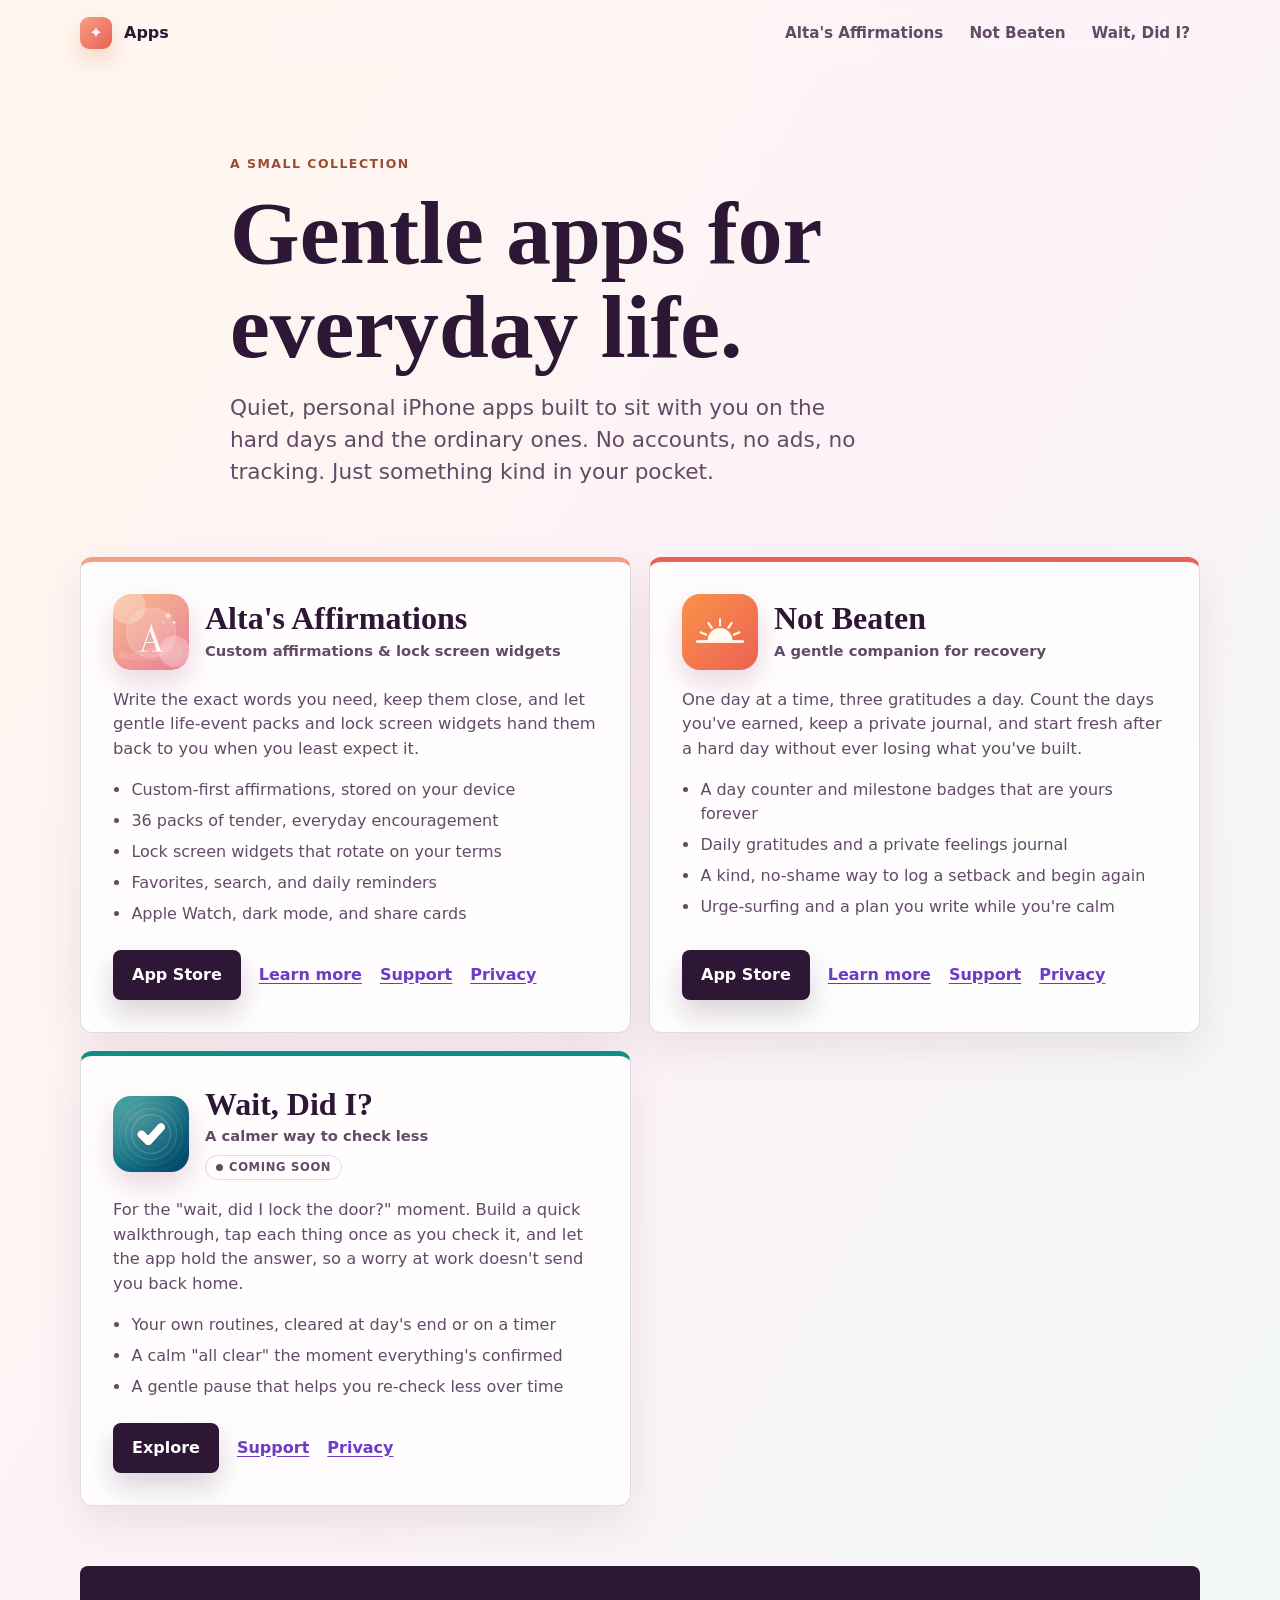
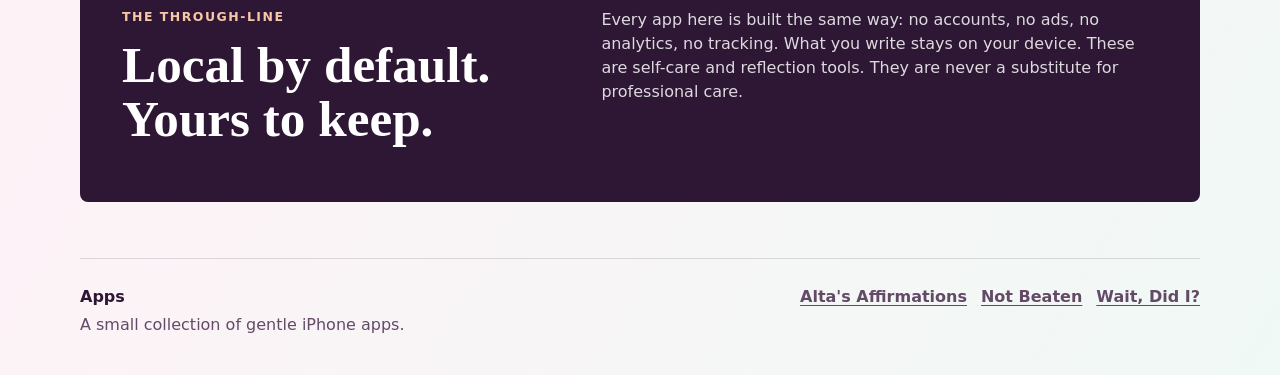
==== index.html @ f4f4c573 "Add Smart App Banners for Alta's Affirmations and Not Beaten" ====
<!doctype html>
<html lang="en">
  <head>
    <meta charset="utf-8">
    <meta name="viewport" content="width=device-width, initial-scale=1">
    <meta name="apple-itunes-app" content="app-id=6785084491">
    <title>Apps</title>
    <meta
      name="description"
      content="A small collection of gentle iPhone apps for everyday life: Alta's Affirmations, Not Beaten, and Wait, Did I?"
    >
    <meta name="theme-color" content="#f6a08d">
    <meta property="og:title" content="Apps">
    <meta
      property="og:description"
      content="A small collection of gentle iPhone apps for everyday life."
    >
    <meta property="og:type" content="website">
    <meta property="og:image" content="assets/app-icon.png">
    <link rel="icon" href="assets/app-icon.png">
    <link rel="apple-touch-icon" href="assets/app-icon.png">
    <link rel="manifest" href="site.webmanifest">
    <link rel="stylesheet" href="styles.css?v=studio-1">
  </head>
  <body>
    <a class="skip-link" href="#main">Skip to content</a>

    <header class="site-header">
      <a class="brand" href="index.html" aria-label="Apps home">
        <span class="brand-mark" aria-hidden="true">✦</span>
        <span>Apps</span>
      </a>

      <nav class="site-nav" aria-label="Main navigation">
        <a href="alta.html">Alta's Affirmations</a>
        <a href="not-beaten.html">Not Beaten</a>
        <a href="wait-did-i.html">Wait, Did I?</a>
      </nav>
    </header>

    <main id="main">
      <section class="studio-hero section-band">
        <p class="eyebrow">A small collection</p>
        <h1>Gentle apps for everyday life.</h1>
        <p class="hero-lede">
          Quiet, personal iPhone apps built to sit with you on the hard days and the ordinary ones. No accounts, no ads, no tracking. Just something kind in your pocket.
        </p>
      </section>

      <section class="apps-grid section-band" aria-label="Apps">
        <article class="app-card">
          <div class="app-card-head">
            <img class="app-card-icon" src="assets/app-icon.png" alt="Alta's Affirmations app icon" width="76" height="76">
            <div>
              <h2>Alta's Affirmations</h2>
              <p class="app-card-tag">Custom affirmations &amp; lock screen widgets</p>
            </div>
          </div>
          <p class="app-card-desc">
            Write the exact words you need, keep them close, and let gentle life-event packs and lock screen widgets hand them back to you when you least expect it.
          </p>
          <ul class="app-card-points">
            <li>Custom-first affirmations, stored on your device</li>
            <li>36 packs of tender, everyday encouragement</li>
            <li>Lock screen widgets that rotate on your terms</li>
            <li>Favorites, search, and daily reminders</li>
            <li>Apple Watch, dark mode, and share cards</li>
          </ul>
          <div class="app-card-actions">
            <a class="button button-primary" href="https://apps.apple.com/us/app/altas-affirmations/id6785084491" target="_blank" rel="noopener">App Store</a>
            <a class="text-link" href="alta.html">Learn more</a>
            <a class="text-link" href="support.html">Support</a>
            <a class="text-link" href="privacy.html">Privacy</a>
          </div>
        </article>

        <article class="app-card app-card--coral">
          <div class="app-card-head">
            <img class="app-card-icon" src="assets/not-beaten-icon.png" alt="Not Beaten app icon" width="76" height="76">
            <div>
              <h2>Not Beaten</h2>
              <p class="app-card-tag">A gentle companion for recovery</p>
            </div>
          </div>
          <p class="app-card-desc">
            One day at a time, three gratitudes a day. Count the days you've earned, keep a private journal, and start fresh after a hard day without ever losing what you've built.
          </p>
          <ul class="app-card-points">
            <li>A day counter and milestone badges that are yours forever</li>
            <li>Daily gratitudes and a private feelings journal</li>
            <li>A kind, no-shame way to log a setback and begin again</li>
            <li>Urge-surfing and a plan you write while you're calm</li>
          </ul>
          <div class="app-card-actions">
            <a class="button button-primary" href="https://apps.apple.com/us/app/not-beaten/id6787171727" target="_blank" rel="noopener">App Store</a>
            <a class="text-link" href="not-beaten.html">Learn more</a>
            <a class="text-link" href="not-beaten-support.html">Support</a>
            <a class="text-link" href="not-beaten-privacy.html">Privacy</a>
          </div>
        </article>

        <article class="app-card app-card--teal">
          <div class="app-card-head">
            <img class="app-card-icon" src="assets/wait-did-i-icon.png" alt="Wait, Did I? app icon" width="76" height="76">
            <div>
              <h2>Wait, Did I?</h2>
              <p class="app-card-tag">A calmer way to check less</p>
              <p class="app-card-status">Coming soon</p>
            </div>
          </div>
          <p class="app-card-desc">
            For the "wait, did I lock the door?" moment. Build a quick walkthrough, tap each thing once as you check it, and let the app hold the answer, so a worry at work doesn't send you back home.
          </p>
          <ul class="app-card-points">
            <li>Your own routines, cleared at day's end or on a timer</li>
            <li>A calm "all clear" the moment everything's confirmed</li>
            <li>A gentle pause that helps you re-check less over time</li>
          </ul>
          <div class="app-card-actions">
            <a class="button button-primary" href="wait-did-i.html">Explore</a>
            <a class="text-link" href="wait-did-i-support.html">Support</a>
            <a class="text-link" href="wait-did-i-privacy.html">Privacy</a>
          </div>
        </article>
      </section>

      <section class="privacy-panel" id="privacy">
        <div>
          <p class="eyebrow">The through-line</p>
          <h2>Local by default. Yours to keep.</h2>
        </div>
        <p>
          Every app here is built the same way: no accounts, no ads, no analytics, no tracking. What you write stays on your device. These are self-care and reflection tools. They are never a substitute for professional care.
        </p>
      </section>
    </main>

    <footer class="site-footer">
      <div>
        <strong>Apps</strong>
        <p>A small collection of gentle iPhone apps.</p>
      </div>
      <nav aria-label="Footer navigation">
        <a href="alta.html">Alta's Affirmations</a>
        <a href="not-beaten.html">Not Beaten</a>
        <a href="wait-did-i.html">Wait, Did I?</a>
      </nav>
    </footer>
  </body>
</html>
---- styles.css ----
:root {
  color-scheme: light;
  --ink: #2d1734;
  --muted: #634b67;
  --soft: #fff7f0;
  --paper: #fffdfa;
  --line: rgba(71, 38, 78, 0.16);
  --peach: #f59f83;
  --rose: #e86f8d;
  --teal: #0f8f83;
  --teal-soft: #35b0a3;
  --blue: #376fe8;
  --gold: #d9970f;
  --purple: #6d3bc5;
  --coral: #ed6154;
  --coral-soft: #f89652;
  --shadow: 0 24px 60px rgba(84, 45, 79, 0.16);
  --max: 1120px;
}

* {
  box-sizing: border-box;
}

html {
  scroll-behavior: smooth;
}

body {
  min-width: 320px;
  margin: 0;
  color: var(--ink);
  background:
    linear-gradient(120deg, rgba(255, 248, 238, 0.94), rgba(253, 242, 248, 0.88) 44%, rgba(239, 249, 246, 0.92)),
    var(--soft);
  font-family: ui-sans-serif, system-ui, -apple-system, BlinkMacSystemFont, "Segoe UI", sans-serif;
  line-height: 1.5;
}

img {
  display: block;
  max-width: 100%;
}

a {
  color: inherit;
}

.skip-link {
  position: absolute;
  top: 12px;
  left: 12px;
  z-index: 100;
  transform: translateY(-160%);
  border: 1px solid var(--line);
  border-radius: 8px;
  padding: 10px 12px;
  background: var(--paper);
  color: var(--ink);
  font-weight: 700;
}

.skip-link:focus {
  transform: translateY(0);
}

.site-header {
  position: sticky;
  top: 0;
  z-index: 20;
  display: flex;
  align-items: center;
  justify-content: space-between;
  gap: 24px;
  width: min(100% - 32px, var(--max));
  margin: 0 auto;
  padding: 14px 0;
  backdrop-filter: blur(16px);
}

.brand {
  display: inline-flex;
  align-items: center;
  gap: 12px;
  min-width: fit-content;
  text-decoration: none;
  font-weight: 800;
  letter-spacing: 0;
}

.brand img {
  border-radius: 8px;
  box-shadow: 0 10px 30px rgba(117, 55, 90, 0.18);
}

.site-nav {
  display: flex;
  align-items: center;
  justify-content: flex-end;
  gap: 6px;
  flex-wrap: wrap;
  color: var(--muted);
  font-size: 0.95rem;
  font-weight: 700;
}

.site-nav a {
  border-radius: 8px;
  padding: 8px 10px;
  text-decoration: none;
}

.site-nav a:hover,
.site-nav a:focus-visible,
.site-nav a[aria-current="page"] {
  background: rgba(255, 255, 255, 0.68);
  color: var(--ink);
  outline: none;
}

.section-band {
  width: min(100% - 32px, var(--max));
  margin: 0 auto;
}

.hero {
  display: grid;
  grid-template-columns: minmax(0, 1fr) minmax(280px, 360px);
  gap: clamp(32px, 6vw, 76px);
  align-items: center;
  padding: clamp(32px, 6vw, 56px) 0 30px;
}

.hero-copy {
  max-width: 680px;
}

.eyebrow {
  margin: 0 0 12px;
  color: #9a4d32;
  font-size: 0.78rem;
  font-weight: 900;
  letter-spacing: 0.12em;
  text-transform: uppercase;
}

h1,
h2,
h3,
p {
  margin-top: 0;
}

h1,
h2,
h3 {
  line-height: 1.05;
  letter-spacing: 0;
}

h1 {
  max-width: 780px;
  margin-bottom: 18px;
  font-family: ui-serif, Georgia, Cambria, "Times New Roman", serif;
  font-size: clamp(3.3rem, 9vw, 7.4rem);
}

h2 {
  margin-bottom: 14px;
  font-family: ui-serif, Georgia, Cambria, "Times New Roman", serif;
  font-size: clamp(2rem, 4vw, 3.4rem);
}

h3 {
  margin-bottom: 10px;
  font-size: 1.13rem;
}

.hero-lede {
  max-width: 640px;
  margin-bottom: 28px;
  color: var(--muted);
  font-size: clamp(1.1rem, 2vw, 1.35rem);
}

.hero-actions {
  display: flex;
  flex-wrap: wrap;
  gap: 12px;
  margin-bottom: 30px;
}

.button {
  display: inline-flex;
  align-items: center;
  justify-content: center;
  min-height: 48px;
  border: 1px solid transparent;
  border-radius: 8px;
  padding: 12px 18px;
  text-decoration: none;
  font-weight: 900;
}

.button-primary {
  background: var(--ink);
  color: #fff;
  box-shadow: 0 14px 28px rgba(45, 23, 52, 0.18);
}

.button-primary:hover,
.button-primary:focus-visible {
  background: #422449;
}

.button-secondary {
  border-color: var(--line);
  background: rgba(255, 255, 255, 0.76);
  color: var(--ink);
}

.button-secondary:hover,
.button-secondary:focus-visible {
  background: #fff;
}

.hero-stats {
  display: grid;
  grid-template-columns: repeat(3, minmax(0, 1fr));
  gap: 12px;
  max-width: 540px;
  margin: 0;
}

.hero-stats div {
  border: 1px solid var(--line);
  border-radius: 8px;
  padding: 14px;
  background: rgba(255, 255, 255, 0.7);
}

.hero-stats dt {
  font-size: 1.25rem;
  font-weight: 950;
}

.hero-stats dd {
  margin: 2px 0 0;
  color: var(--muted);
  font-size: 0.86rem;
  font-weight: 700;
}

.hero-visual {
  display: flex;
  justify-content: center;
}

.phone-frame {
  position: relative;
  width: min(100%, 292px);
  aspect-ratio: 9 / 18.6;
  border: 10px solid #211425;
  border-radius: 44px;
  padding: 10px;
  background: #211425;
  box-shadow: var(--shadow);
}

.phone-frame::before,
.phone-frame::after {
  content: "";
  position: absolute;
  background: #211425;
}

.phone-frame::before {
  left: -14px;
  top: 116px;
  width: 4px;
  height: 72px;
  border-radius: 4px 0 0 4px;
}

.phone-frame::after {
  right: -14px;
  top: 160px;
  width: 4px;
  height: 84px;
  border-radius: 0 4px 4px 0;
}

.phone-island {
  position: absolute;
  top: 22px;
  left: 50%;
  z-index: 2;
  width: 88px;
  height: 27px;
  transform: translateX(-50%);
  border-radius: 999px;
  background: #120d14;
  box-shadow: inset 0 0 0 1px rgba(255, 255, 255, 0.06);
}

.phone-island::after {
  content: "";
  position: absolute;
  top: 9px;
  right: 13px;
  width: 9px;
  height: 9px;
  border-radius: 50%;
  background: #251d2a;
}

.phone-screen {
  display: flex;
  flex-direction: column;
  height: 100%;
  min-height: 0;
  overflow: hidden;
  border-radius: 32px;
  padding: 54px 16px 16px;
  background:
    linear-gradient(145deg, rgba(255, 249, 239, 0.96), rgba(254, 231, 243, 0.95) 48%, rgba(230, 246, 255, 0.9)),
    #fff6ef;
}

.screen-top {
  display: flex;
  align-items: center;
  gap: 12px;
  margin-bottom: 16px;
}

.screen-top img {
  width: 52px;
  height: 52px;
  border-radius: 12px;
  box-shadow: 0 12px 28px rgba(144, 59, 94, 0.22);
}

.screen-kicker,
.screen-title {
  margin: 0;
}

.screen-kicker {
  color: var(--muted);
  font-size: 0.8rem;
  font-weight: 800;
}

.screen-title {
  font-size: 1.18rem;
  font-weight: 950;
}

.affirmation-preview {
  min-height: 188px;
  border-radius: 8px;
  padding: 18px;
  background: linear-gradient(135deg, #f97316, #f08aa0);
  color: #fff;
  box-shadow: 0 20px 38px rgba(218, 103, 85, 0.28);
}

.preview-tag {
  display: inline-flex;
  margin-bottom: 22px;
  border-radius: 8px;
  padding: 6px 9px;
  background: rgba(255, 255, 255, 0.2);
  font-size: 0.78rem;
  font-weight: 900;
}

.preview-quote {
  margin: 0;
  font-family: ui-serif, Georgia, Cambria, "Times New Roman", serif;
  font-size: 1.45rem;
  line-height: 1.12;
}

.mini-grid {
  display: grid;
  grid-template-columns: repeat(2, minmax(0, 1fr));
  gap: 8px;
  margin-top: 14px;
}

.mini-grid span,
.composer-preview {
  border: 1px solid rgba(255, 255, 255, 0.78);
  border-radius: 8px;
  background: rgba(255, 255, 255, 0.68);
  color: var(--muted);
  font-weight: 850;
}

.mini-grid span {
  padding: 11px 10px;
  font-size: 0.82rem;
}

.composer-preview {
  display: flex;
  justify-content: space-between;
  gap: 12px;
  margin-top: 14px;
  padding: 14px 12px;
  font-size: 0.88rem;
}

.launch-strip {
  display: grid;
  grid-template-columns: minmax(0, 1.1fr) minmax(220px, 0.9fr);
  gap: 24px;
  align-items: center;
  width: min(100% - 32px, var(--max));
  margin: 0 auto 34px;
  border: 1px solid var(--line);
  border-radius: 8px;
  padding: clamp(22px, 4vw, 32px);
  background: rgba(255, 255, 255, 0.76);
}

.strip-label {
  margin-bottom: 8px;
  color: var(--teal);
  font-size: 0.8rem;
  font-weight: 900;
  letter-spacing: 0.12em;
  text-transform: uppercase;
}

.launch-strip h2 {
  margin: 0;
  font-size: clamp(1.5rem, 3vw, 2.35rem);
}

.launch-note {
  margin-top: 10px;
}

.launch-strip p:last-child {
  margin-bottom: 0;
  color: var(--muted);
  font-weight: 650;
}

.section-content {
  padding: 54px 0 22px;
}

.section-heading {
  max-width: 760px;
  margin-bottom: 26px;
}

.section-heading p:last-child {
  color: var(--muted);
}

.feature-grid {
  display: grid;
  grid-template-columns: repeat(3, minmax(0, 1fr));
  gap: 14px;
}

.feature-card {
  min-height: 220px;
  border: 1px solid var(--line);
  border-radius: 8px;
  padding: 22px;
  background: rgba(255, 255, 255, 0.74);
}

.feature-card p {
  margin-bottom: 0;
  color: var(--muted);
}

.feature-mark {
  display: block;
  width: 44px;
  height: 6px;
  margin-bottom: 28px;
  border-radius: 8px;
}

.mark-peach {
  background: var(--peach);
}

.mark-teal {
  background: var(--teal);
}

.mark-blue {
  background: var(--blue);
}

.mark-rose {
  background: var(--rose);
}

.mark-gold {
  background: var(--gold);
}

.mark-ink {
  background: var(--ink);
}

.split-section {
  display: grid;
  grid-template-columns: minmax(0, 0.9fr) minmax(320px, 1.1fr);
  gap: 32px;
  align-items: start;
  padding: 54px 0;
}

.quote-stack {
  display: grid;
  gap: 12px;
}

.quote-stack figure {
  margin: 0;
  border-left: 6px solid var(--peach);
  border-radius: 8px;
  padding: 20px;
  background: rgba(255, 255, 255, 0.76);
}

.quote-stack figure:nth-child(2) {
  border-left-color: var(--teal);
}

.quote-stack figure:nth-child(3) {
  border-left-color: var(--blue);
}

.quote-stack blockquote {
  margin: 0 0 12px;
  font-family: ui-serif, Georgia, Cambria, "Times New Roman", serif;
  font-size: clamp(1.25rem, 3vw, 1.8rem);
  line-height: 1.18;
}

.quote-stack figcaption {
  color: var(--muted);
  font-weight: 850;
}

.privacy-panel {
  display: grid;
  grid-template-columns: minmax(0, 0.9fr) minmax(280px, 1.1fr);
  gap: 24px;
  width: min(100% - 32px, var(--max));
  margin: 0 auto 56px;
  border-radius: 8px;
  padding: clamp(24px, 5vw, 42px);
  background: #2d1734;
  color: #fff;
}

.privacy-panel .eyebrow {
  color: #f9c7a8;
}

.privacy-panel p {
  color: rgba(255, 255, 255, 0.84);
}

.privacy-panel .text-link {
  color: #fff;
}

.text-link {
  display: inline-flex;
  align-items: center;
  min-height: 44px;
  color: var(--purple);
  font-weight: 900;
  text-underline-offset: 0.2em;
}

.site-footer {
  display: flex;
  align-items: flex-start;
  justify-content: space-between;
  gap: 24px;
  width: min(100% - 32px, var(--max));
  margin: 0 auto;
  border-top: 1px solid var(--line);
  padding: 26px 0 38px;
  color: var(--muted);
}

.site-footer strong {
  display: block;
  margin-bottom: 4px;
  color: var(--ink);
}

.site-footer p {
  margin-bottom: 0;
}

.site-footer nav {
  display: flex;
  gap: 14px;
  flex-wrap: wrap;
  font-weight: 800;
}

.site-footer a {
  text-underline-offset: 0.2em;
}

.legal-page,
.support-page {
  width: min(100% - 32px, 900px);
  margin: 0 auto;
}

.legal-hero,
.support-hero {
  padding: clamp(44px, 7vw, 76px) 0 28px;
}

.legal-hero h1,
.support-hero h1 {
  font-size: clamp(2.8rem, 8vw, 5.8rem);
}

.legal-hero p,
.support-hero p {
  max-width: 720px;
  color: var(--muted);
  font-size: 1.15rem;
}

.legal-content,
.support-layout {
  margin-bottom: 56px;
}

.legal-content {
  border: 1px solid var(--line);
  border-radius: 8px;
  padding: clamp(22px, 5vw, 42px);
  background: rgba(255, 255, 255, 0.76);
}

.legal-content h2 {
  margin: 34px 0 10px;
  font-family: ui-sans-serif, system-ui, -apple-system, BlinkMacSystemFont, "Segoe UI", sans-serif;
  font-size: 1.3rem;
}

.legal-content h2:first-child {
  margin-top: 0;
}

.legal-content p {
  color: var(--muted);
}

.support-layout {
  display: grid;
  grid-template-columns: repeat(2, minmax(0, 1fr));
  gap: 14px;
}

.support-card {
  border: 1px solid var(--line);
  border-radius: 8px;
  padding: 24px;
  background: rgba(255, 255, 255, 0.76);
}

.contact-card {
  background: linear-gradient(135deg, rgba(249, 159, 131, 0.32), rgba(15, 143, 131, 0.14)), rgba(255, 255, 255, 0.9);
}

.support-card p,
.support-card dd,
.plain-list {
  color: var(--muted);
}

.faq-list {
  margin: 0;
}

.faq-list dt {
  margin-top: 18px;
  color: var(--ink);
  font-weight: 900;
}

.faq-list dt:first-child {
  margin-top: 0;
}

.faq-list dd {
  margin: 6px 0 0;
}

.plain-list {
  margin: 0;
  padding-left: 1.1rem;
}

.plain-list li + li {
  margin-top: 8px;
}

/* ---- Studio landing (Apps) ---- */
.brand-mark {
  display: inline-flex;
  align-items: center;
  justify-content: center;
  width: 32px;
  height: 32px;
  border-radius: 9px;
  background: linear-gradient(135deg, var(--peach), var(--coral));
  color: #fff;
  font-size: 1rem;
  box-shadow: 0 10px 24px rgba(217, 103, 85, 0.28);
}

.studio-hero {
  max-width: 820px;
  padding: clamp(40px, 8vw, 88px) 0 clamp(24px, 4vw, 40px);
}

.studio-hero h1 {
  font-size: clamp(2.9rem, 8vw, 5.6rem);
}

.apps-grid {
  display: grid;
  grid-template-columns: repeat(2, minmax(0, 1fr));
  gap: 18px;
  padding-bottom: clamp(36px, 6vw, 60px);
}

.app-card {
  display: flex;
  flex-direction: column;
  overflow: hidden;
  border: 1px solid var(--line);
  border-top: 5px solid var(--peach);
  border-radius: 12px;
  padding: clamp(22px, 3.5vw, 32px);
  background: rgba(255, 255, 255, 0.82);
  box-shadow: 0 18px 44px rgba(84, 45, 79, 0.10);
}

.app-card--coral {
  border-top-color: var(--coral);
}

.app-card-head {
  display: flex;
  align-items: center;
  gap: 16px;
  margin-bottom: 18px;
}

.app-card-icon {
  width: 76px;
  height: 76px;
  border-radius: 18px;
  box-shadow: 0 12px 28px rgba(144, 59, 94, 0.20);
}

.app-card-head h2 {
  margin-bottom: 4px;
  font-size: clamp(1.5rem, 3vw, 2rem);
}

.app-card-tag {
  margin: 0;
  color: var(--muted);
  font-weight: 800;
  font-size: 0.92rem;
}

.app-card-status {
  display: inline-flex;
  align-items: center;
  gap: 6px;
  margin: 8px 0 0;
  border: 1px solid var(--line);
  border-radius: 999px;
  padding: 3px 10px;
  color: var(--muted);
  font-size: 0.72rem;
  font-weight: 900;
  letter-spacing: 0.06em;
  text-transform: uppercase;
}

.app-card-status::before {
  content: "";
  width: 7px;
  height: 7px;
  border-radius: 50%;
  background: currentColor;
}

.app-card-desc {
  color: var(--muted);
  font-size: 1.02rem;
}

.app-card-points {
  margin: 0 0 24px;
  padding-left: 1.15rem;
  color: var(--muted);
}

.app-card-points li + li {
  margin-top: 7px;
}

.app-card-actions {
  display: flex;
  flex-wrap: wrap;
  align-items: center;
  gap: 8px 18px;
  margin-top: auto;
}

.mark-coral {
  background: var(--coral);
}

/* ---- Not Beaten coral theme ---- */
.theme-coral .button-primary {
  background: linear-gradient(135deg, var(--coral-soft), var(--coral));
  box-shadow: 0 14px 28px rgba(217, 97, 84, 0.26);
}

.theme-coral .button-primary:hover,
.theme-coral .button-primary:focus-visible {
  background: linear-gradient(135deg, #f28a4a, #e2554a);
}

.theme-coral .text-link {
  color: var(--coral);
}

.phone-screen--coral {
  background:
    linear-gradient(155deg, rgba(255, 246, 236, 0.96), rgba(255, 231, 216, 0.95) 52%, rgba(255, 219, 205, 0.92)),
    #fff4ec;
}

.day-hero {
  display: flex;
  flex-direction: column;
  align-items: center;
  justify-content: center;
  min-height: 188px;
  border-radius: 18px;
  padding: 20px;
  background: linear-gradient(135deg, #f89652, #ed6154);
  color: #fff;
  text-align: center;
  box-shadow: 0 20px 38px rgba(218, 103, 85, 0.30);
}

.day-label {
  margin: 0;
  font-size: 0.86rem;
  font-weight: 900;
  letter-spacing: 0.28em;
  opacity: 0.9;
}

.day-number {
  margin: 2px 0 6px;
  font-family: ui-serif, Georgia, Cambria, "Times New Roman", serif;
  font-size: 4.6rem;
  font-weight: 900;
  line-height: 1;
}

.day-caption {
  margin: 0;
  font-size: 0.98rem;
  font-weight: 700;
  opacity: 0.95;
}

.privacy-panel--coral {
  background: linear-gradient(135deg, #b8443a, #7a2822);
}

.privacy-panel--coral .eyebrow {
  color: #ffd7c4;
}

/* Echoes the gradient on the in-app Alta's Plus screen. */
.privacy-panel--plus {
  background: linear-gradient(135deg, #7c3aed, #be185d, #f97316);
}

.privacy-panel--plus .eyebrow {
  color: #ffe0c4;
}

.contact-card--coral {
  background: linear-gradient(135deg, rgba(237, 97, 84, 0.30), rgba(249, 150, 82, 0.16)), rgba(255, 255, 255, 0.9);
}

/* ---- Wait, Did I? teal theme ---- */
.app-card--teal {
  border-top-color: var(--teal);
}

.theme-teal .button-primary {
  background: linear-gradient(135deg, var(--teal-soft), var(--teal));
  box-shadow: 0 14px 28px rgba(15, 143, 131, 0.26);
}

.theme-teal .button-primary:hover,
.theme-teal .button-primary:focus-visible {
  background: linear-gradient(135deg, #2ba99d, #0c7c72);
}

.theme-teal .text-link {
  color: var(--teal);
}

.phone-screen--teal {
  background:
    linear-gradient(155deg, rgba(233, 248, 246, 0.96), rgba(213, 240, 238, 0.95) 52%, rgba(198, 232, 232, 0.92)),
    #eef8f6;
}

/* All-clear hero + mini checklist inside the phone mockup */
.clear-hero {
  display: flex;
  flex-direction: column;
  align-items: center;
  justify-content: center;
  min-height: 172px;
  border-radius: 18px;
  padding: 20px;
  background: linear-gradient(135deg, #2ba0a2, #0c667f);
  color: #fff;
  text-align: center;
  box-shadow: 0 20px 38px rgba(12, 102, 127, 0.30);
}

.clear-check {
  display: flex;
  align-items: center;
  justify-content: center;
  width: 58px;
  height: 58px;
  margin-bottom: 8px;
  border-radius: 50%;
  background: rgba(255, 255, 255, 0.18);
  font-size: 2rem;
  font-weight: 900;
  line-height: 1;
}

.clear-title {
  margin: 0;
  font-size: 1.7rem;
  font-weight: 900;
}

.clear-caption {
  margin: 4px 0 0;
  font-size: 0.95rem;
  font-weight: 700;
  opacity: 0.95;
}

.check-list {
  margin: 14px 0 0;
  padding: 0;
  list-style: none;
  display: grid;
  gap: 8px;
}

.check-list li {
  position: relative;
  padding: 10px 12px 10px 38px;
  border-radius: 12px;
  background: rgba(255, 255, 255, 0.72);
  color: var(--ink);
  font-weight: 700;
  font-size: 0.9rem;
  box-shadow: 0 8px 18px rgba(12, 102, 127, 0.10);
}

.check-list li::before {
  content: "\2713";
  position: absolute;
  left: 12px;
  top: 50%;
  transform: translateY(-50%);
  display: flex;
  align-items: center;
  justify-content: center;
  width: 18px;
  height: 18px;
  border-radius: 50%;
  background: var(--teal);
  color: #fff;
  font-size: 0.7rem;
  font-weight: 900;
}

.privacy-panel--teal {
  background: linear-gradient(135deg, #0c7c72, #063f4d);
}

.privacy-panel--teal .eyebrow {
  color: #bfeee7;
}

.contact-card--teal {
  background: linear-gradient(135deg, rgba(15, 143, 131, 0.28), rgba(53, 176, 163, 0.16)), rgba(255, 255, 255, 0.9);
}

@media (max-width: 880px) {
  .apps-grid {
    grid-template-columns: 1fr;
  }

  .site-header {
    position: static;
    align-items: flex-start;
    flex-direction: column;
    gap: 12px;
  }

  .site-nav {
    justify-content: flex-start;
  }

  .hero,
  .split-section,
  .privacy-panel,
  .launch-strip {
    grid-template-columns: 1fr;
  }

  .hero {
    padding-top: 28px;
  }

  .hero-visual {
    justify-content: flex-start;
  }

  .phone-frame {
    max-width: 292px;
  }

  .feature-grid,
  .support-layout {
    grid-template-columns: repeat(2, minmax(0, 1fr));
  }
}

@media (max-width: 620px) {
  .section-band,
  .site-header,
  .site-footer,
  .launch-strip,
  .privacy-panel,
  .legal-page,
  .support-page {
    width: min(100% - 24px, var(--max));
  }

  .brand span {
    font-size: 0.96rem;
  }

  .site-nav {
    width: 100%;
    gap: 4px;
    font-size: 0.9rem;
  }

  .site-nav a {
    padding: 8px;
  }

  h1 {
    font-size: clamp(2.7rem, 16vw, 4.4rem);
  }

  h2 {
    font-size: clamp(1.85rem, 10vw, 2.7rem);
  }

  .feature-grid,
  .support-layout {
    grid-template-columns: 1fr;
  }

  .phone-frame {
    width: min(100%, 258px);
    border-width: 8px;
    border-radius: 40px;
    padding: 8px;
  }

  .phone-frame::before {
    left: -11px;
    top: 96px;
    width: 3px;
    height: 58px;
  }

  .phone-frame::after {
    right: -11px;
    top: 136px;
    width: 3px;
    height: 68px;
  }

  .phone-island {
    top: 18px;
    width: 76px;
    height: 24px;
  }

  .phone-screen {
    border-radius: 30px;
    padding: 46px 13px 13px;
  }

  .screen-top {
    gap: 10px;
    margin-bottom: 12px;
  }

  .screen-top img {
    width: 46px;
    height: 46px;
  }

  .affirmation-preview {
    min-height: 158px;
    padding: 16px;
  }

  .preview-tag {
    margin-bottom: 14px;
  }

  .preview-quote {
    font-size: 1.24rem;
  }

  .mini-grid,
  .composer-preview {
    display: none;
  }

  .hero-stats {
    grid-template-columns: repeat(3, minmax(0, 1fr));
  }

  .hero-stats div {
    padding: 10px 8px;
  }

  .hero-stats dt {
    font-size: 1rem;
  }

  .hero-stats dd {
    font-size: 0.73rem;
  }

  .site-footer {
    flex-direction: column;
  }
}
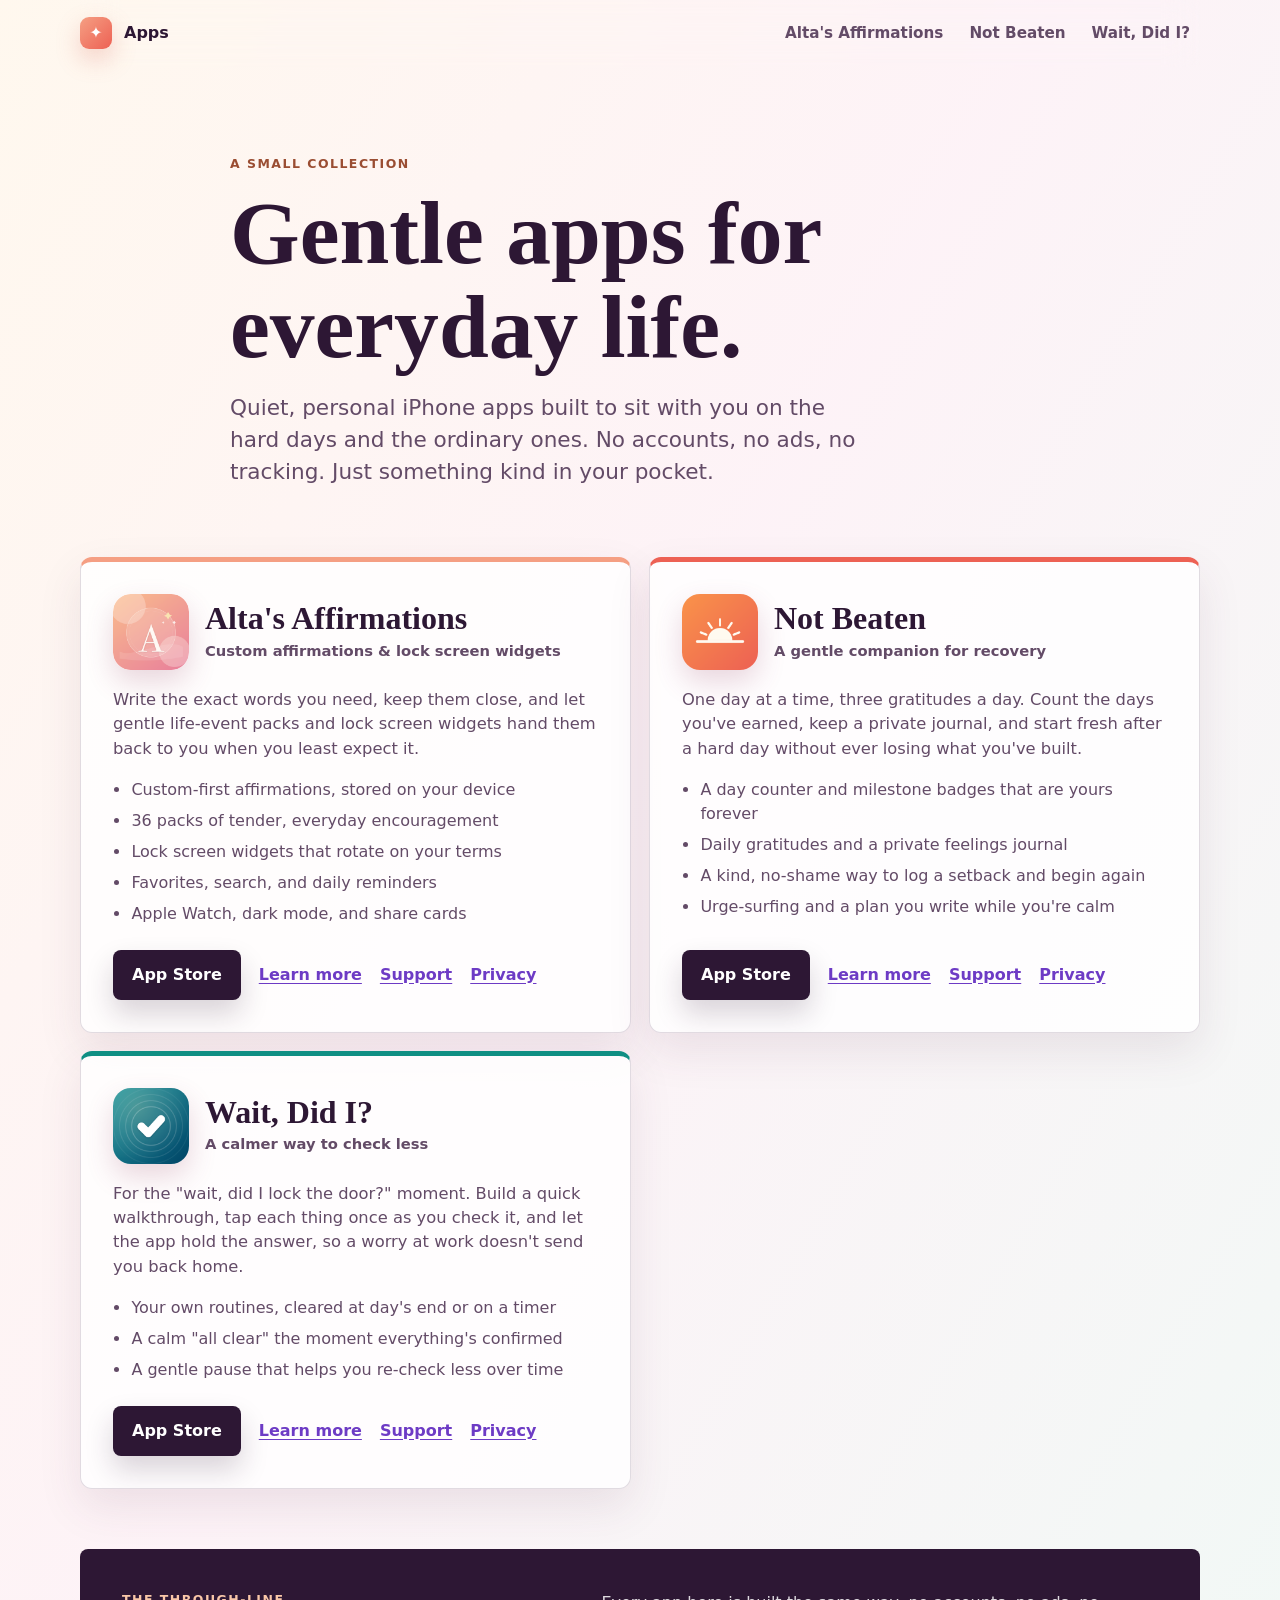
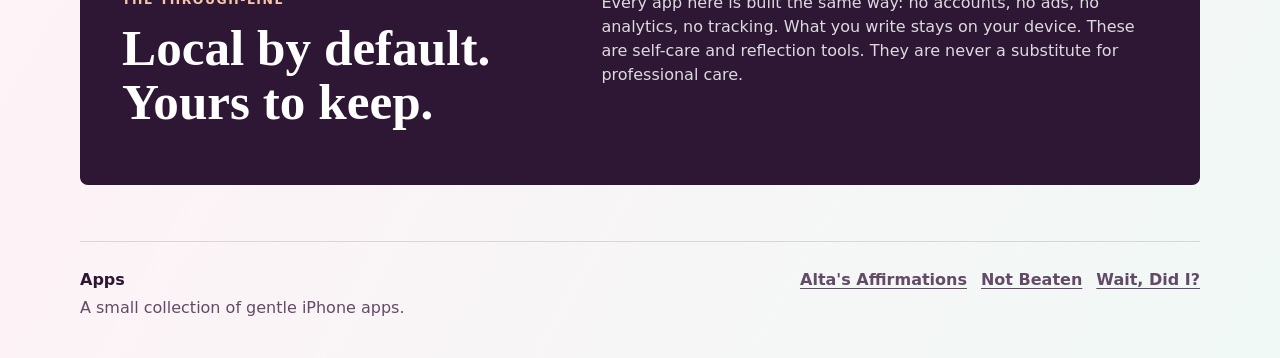
==== commit 9f02cff4: "Wait, Did I? is live: App Store links, Smart App Banners, and the Alta's voice revision" ====
--- a/index.html
+++ b/index.html
@@ -105,7 +105,6 @@
             <div>
               <h2>Wait, Did I?</h2>
               <p class="app-card-tag">A calmer way to check less</p>
-              <p class="app-card-status">Coming soon</p>
             </div>
           </div>
           <p class="app-card-desc">
@@ -117,7 +116,8 @@
             <li>A gentle pause that helps you re-check less over time</li>
           </ul>
           <div class="app-card-actions">
-            <a class="button button-primary" href="wait-did-i.html">Explore</a>
+            <a class="button button-primary" href="https://apps.apple.com/us/app/wait-did-i-check-less/id6793544385" target="_blank" rel="noopener">App Store</a>
+            <a class="text-link" href="wait-did-i.html">Learn more</a>
             <a class="text-link" href="wait-did-i-support.html">Support</a>
             <a class="text-link" href="wait-did-i-privacy.html">Privacy</a>
           </div>
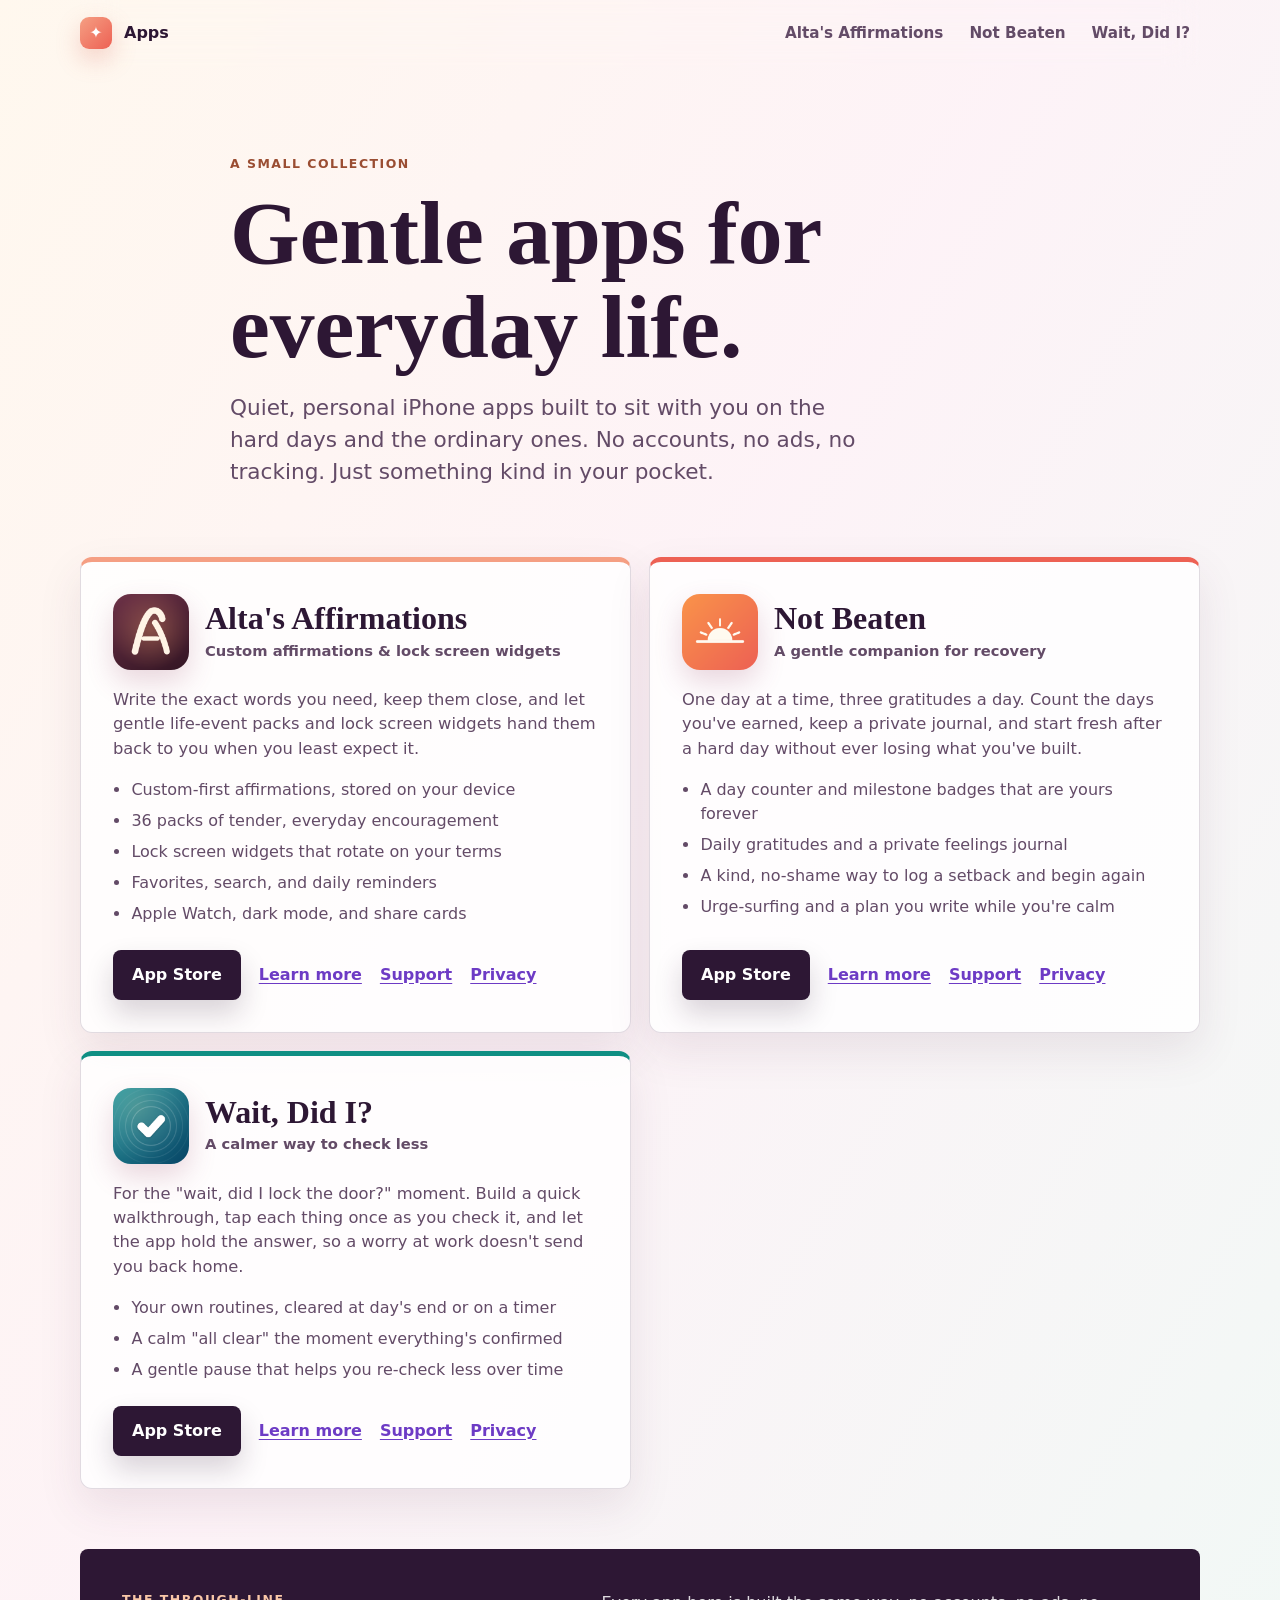
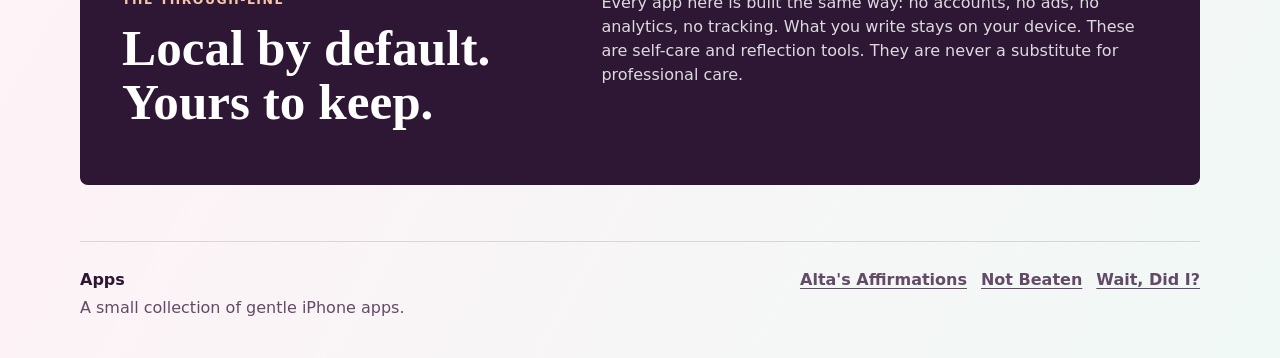
==== commit 6d61a482: "Not Beaten: three recovery articles, canonicals, sitemap" ====
--- a/index.html
+++ b/index.html
@@ -5,6 +5,7 @@
     <meta name="viewport" content="width=device-width, initial-scale=1">
     <meta name="apple-itunes-app" content="app-id=6785084491">
     <title>Apps</title>
+    <link rel="canonical" href="https://hinkson.github.io/altas-affirmations/">
     <meta
       name="description"
       content="A small collection of gentle iPhone apps for everyday life: Alta's Affirmations, Not Beaten, and Wait, Did I?"
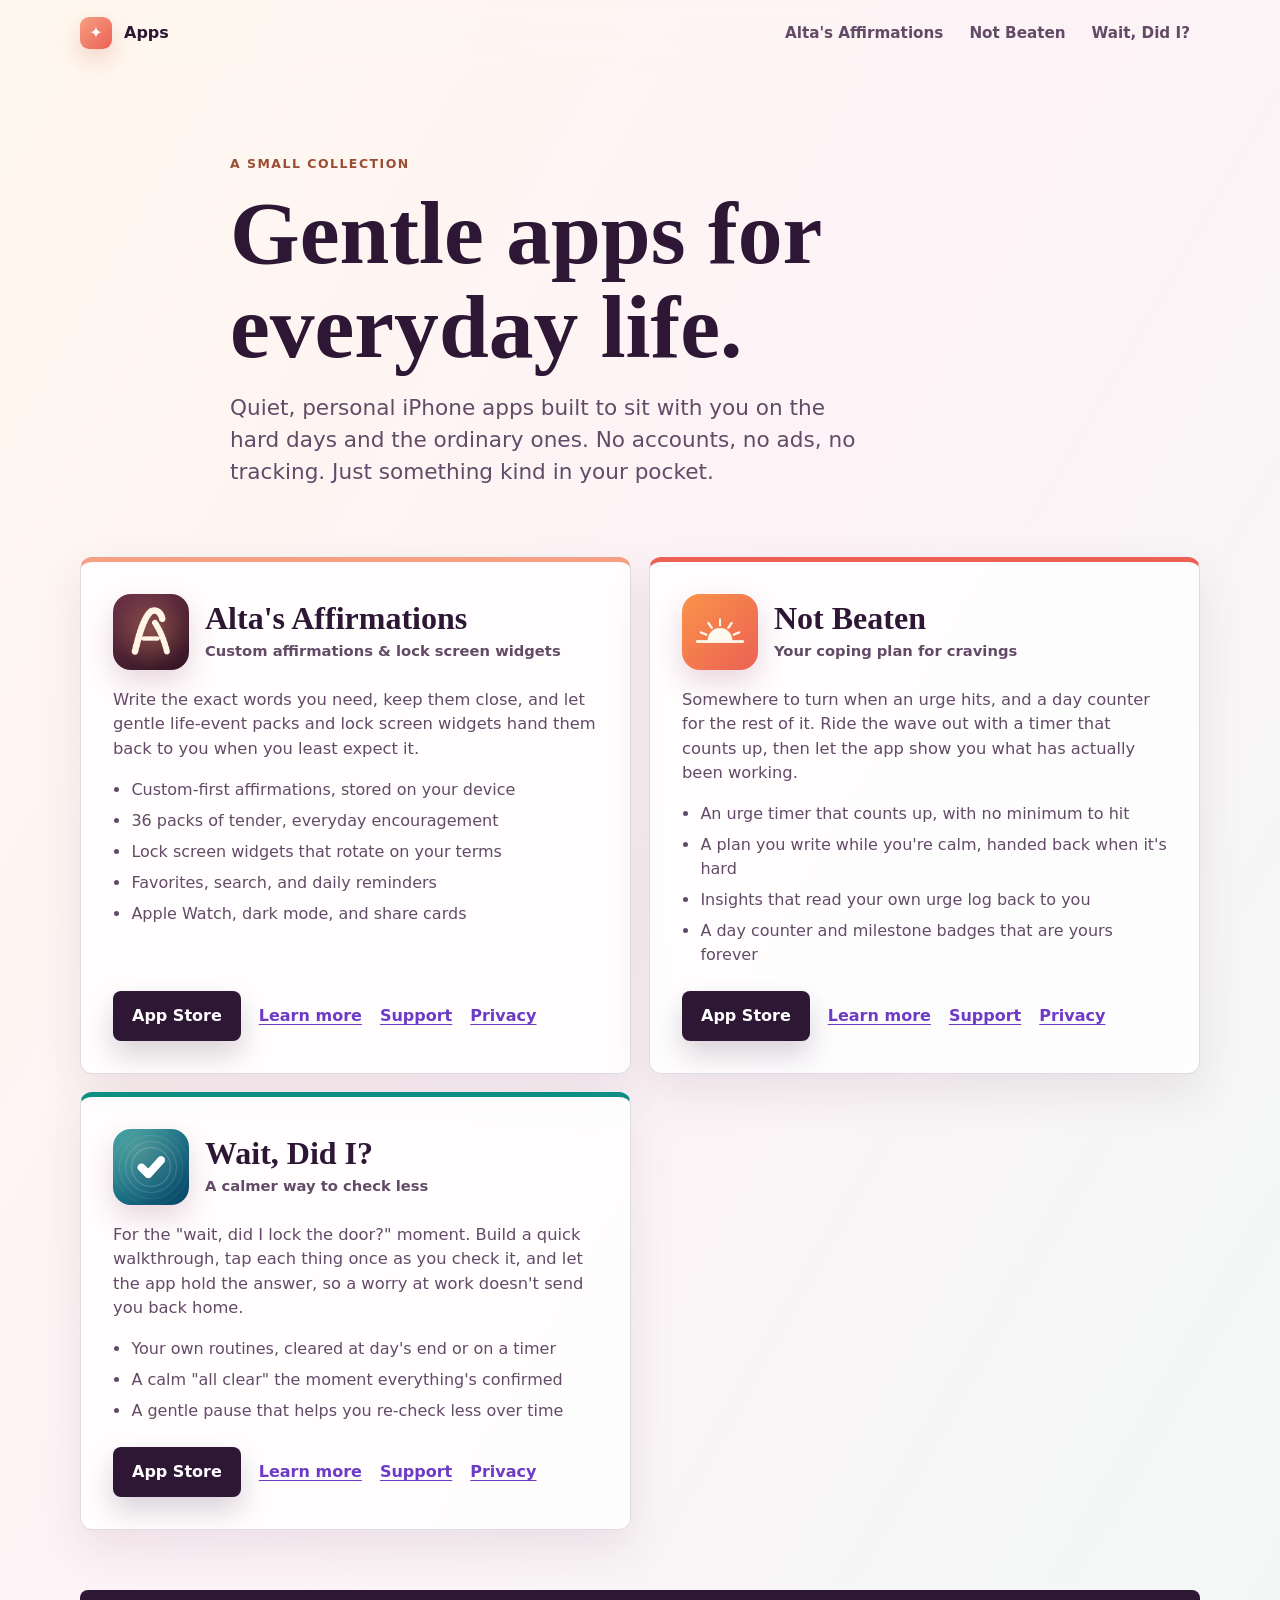
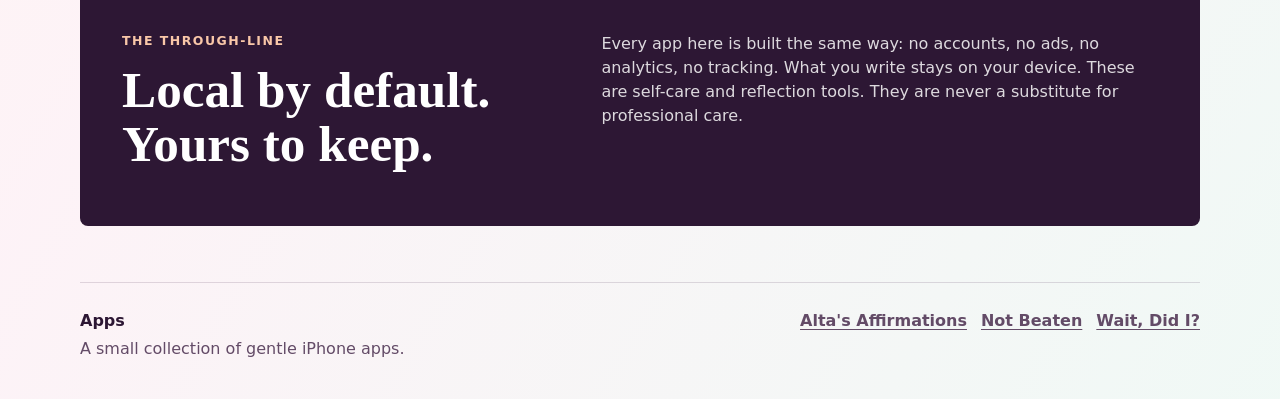
==== commit c02f1c27: "Not Beaten 1.2: urge-first copy, share cards are free now" ====
--- a/index.html
+++ b/index.html
@@ -80,20 +80,20 @@
             <img class="app-card-icon" src="assets/not-beaten-icon.png" alt="Not Beaten app icon" width="76" height="76">
             <div>
               <h2>Not Beaten</h2>
-              <p class="app-card-tag">A gentle companion for recovery</p>
+              <p class="app-card-tag">Your coping plan for cravings</p>
             </div>
           </div>
           <p class="app-card-desc">
-            One day at a time, three gratitudes a day. Count the days you've earned, keep a private journal, and start fresh after a hard day without ever losing what you've built.
+            Somewhere to turn when an urge hits, and a day counter for the rest of it. Ride the wave out with a timer that counts up, then let the app show you what has actually been working.
           </p>
           <ul class="app-card-points">
+            <li>An urge timer that counts up, with no minimum to hit</li>
+            <li>A plan you write while you're calm, handed back when it's hard</li>
+            <li>Insights that read your own urge log back to you</li>
             <li>A day counter and milestone badges that are yours forever</li>
-            <li>Daily gratitudes and a private feelings journal</li>
-            <li>A kind, no-shame way to log a setback and begin again</li>
-            <li>Urge-surfing and a plan you write while you're calm</li>
           </ul>
           <div class="app-card-actions">
-            <a class="button button-primary" href="https://apps.apple.com/us/app/not-beaten/id6787171727" target="_blank" rel="noopener">App Store</a>
+            <a class="button button-primary" href="https://apps.apple.com/us/app/not-beaten-urge-sober-days/id6787171727" target="_blank" rel="noopener">App Store</a>
             <a class="text-link" href="not-beaten.html">Learn more</a>
             <a class="text-link" href="not-beaten-support.html">Support</a>
             <a class="text-link" href="not-beaten-privacy.html">Privacy</a>
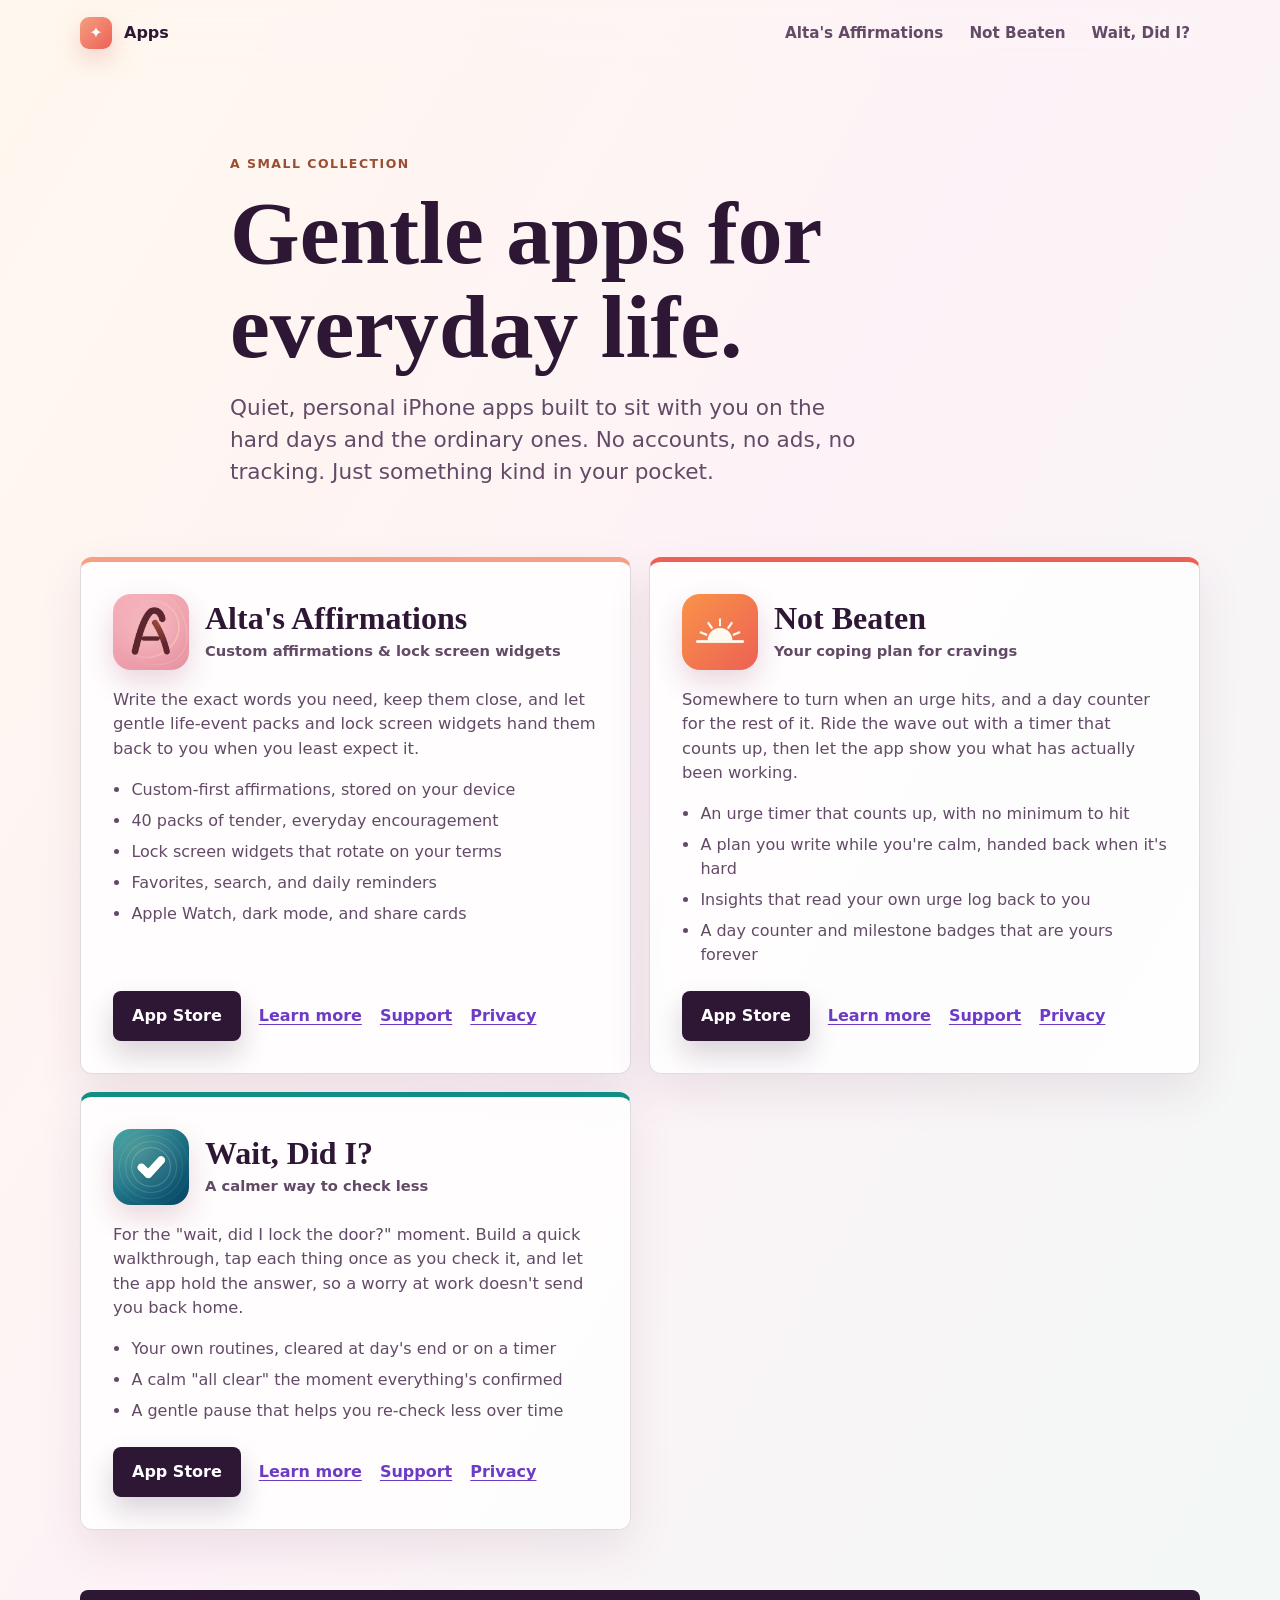
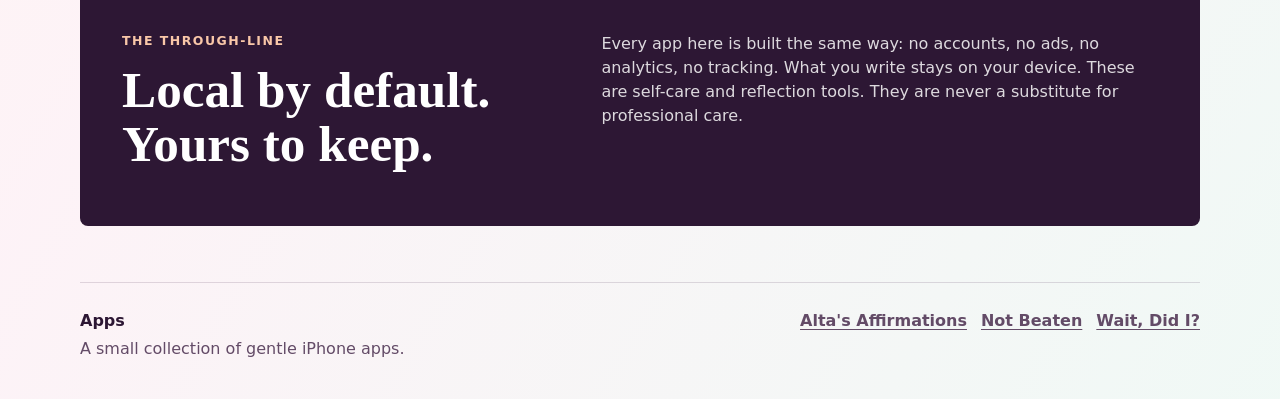
==== commit 796896af: "Alta's 2.5: blush icon, 40 packs, 12 free" ====
--- a/index.html
+++ b/index.html
@@ -62,7 +62,7 @@
           </p>
           <ul class="app-card-points">
             <li>Custom-first affirmations, stored on your device</li>
-            <li>36 packs of tender, everyday encouragement</li>
+            <li>40 packs of tender, everyday encouragement</li>
             <li>Lock screen widgets that rotate on your terms</li>
             <li>Favorites, search, and daily reminders</li>
             <li>Apple Watch, dark mode, and share cards</li>
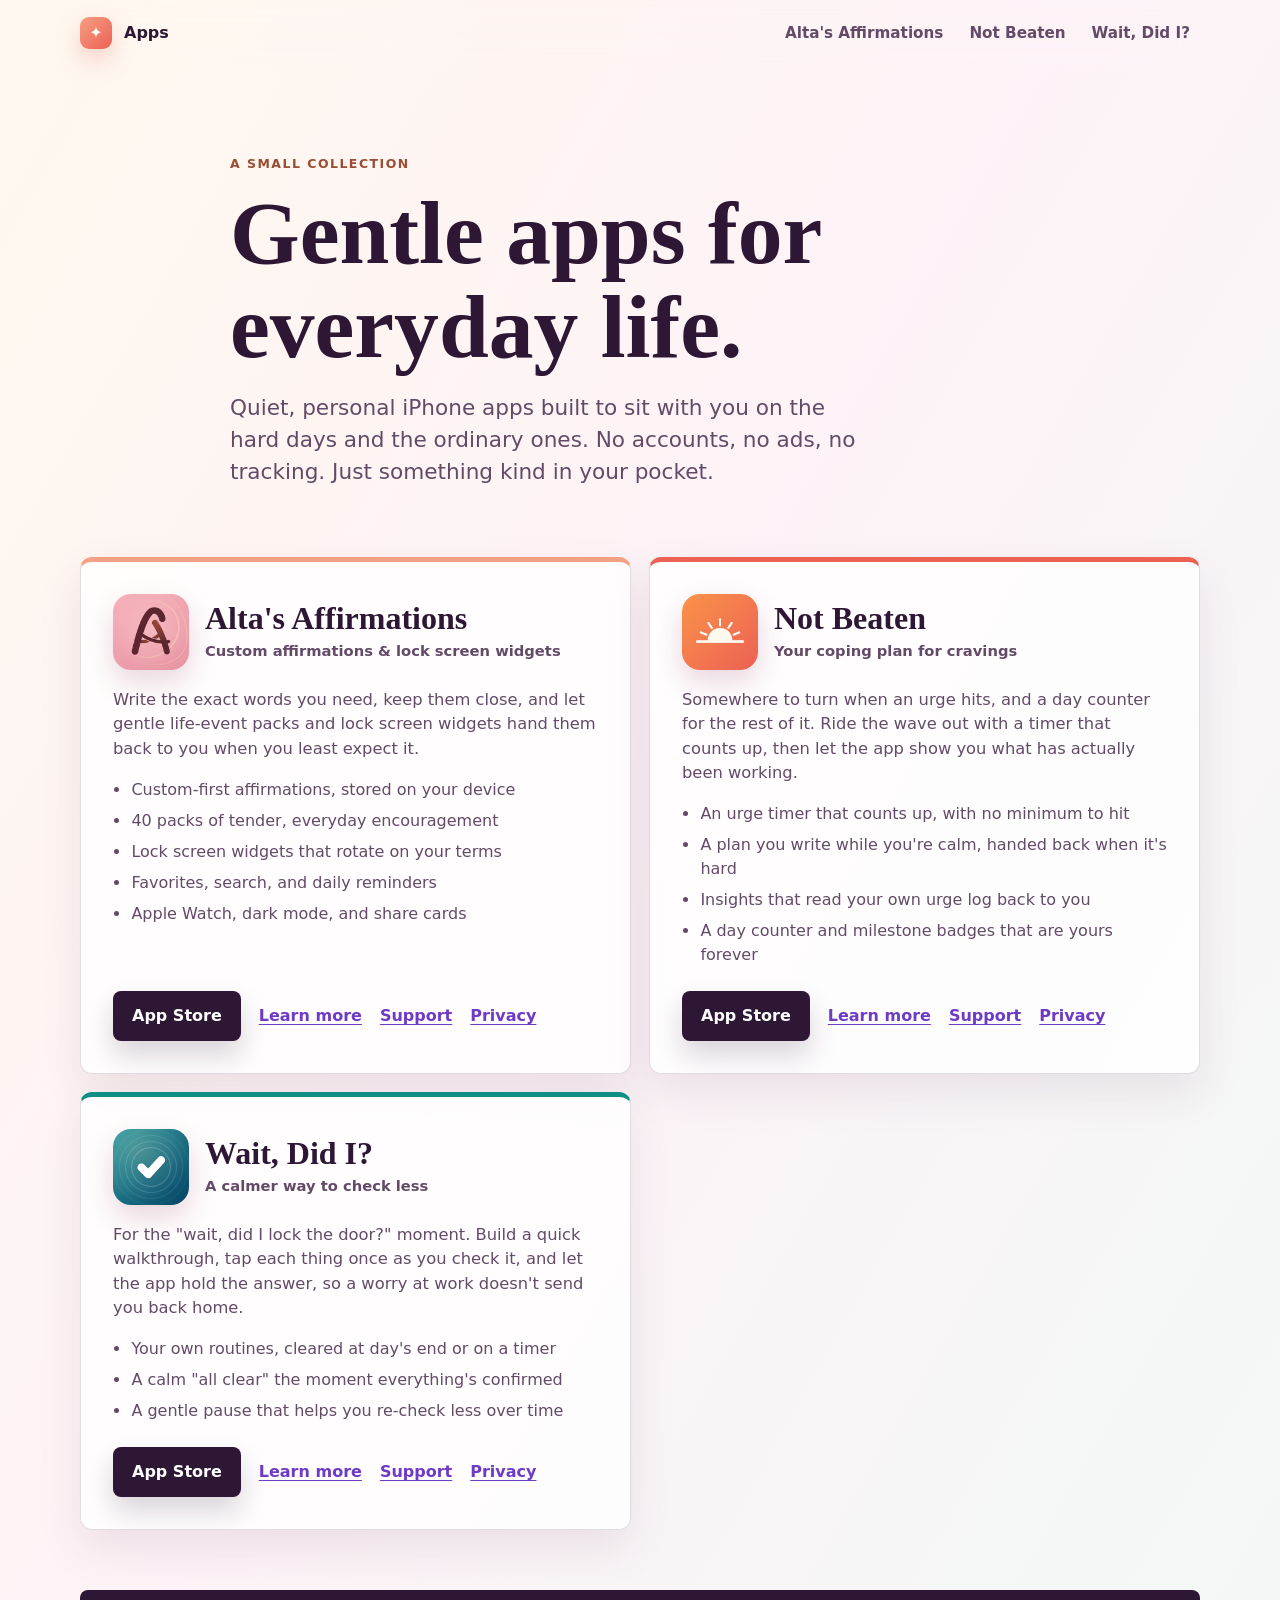
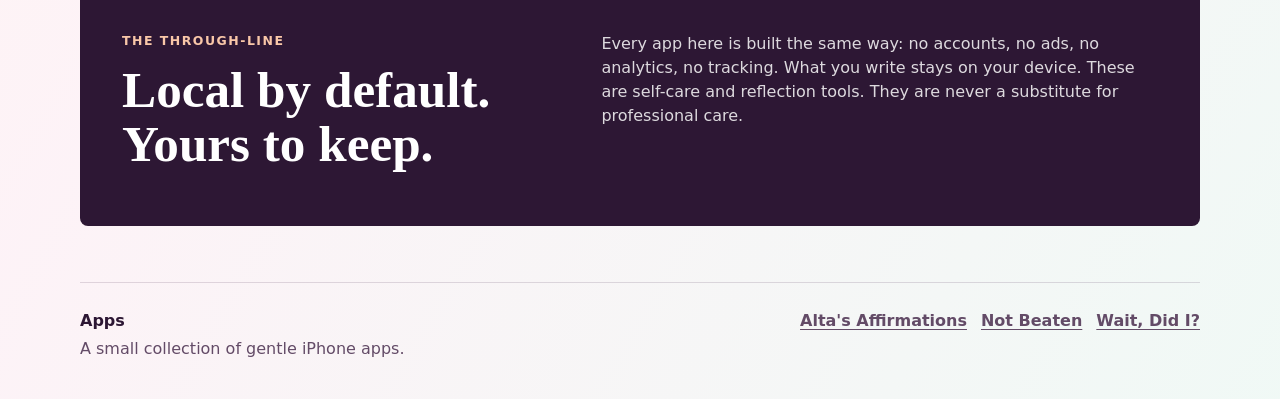
==== commit cf090732: "Wait, Did I? 1.3 is live: the weekly therapist summary; real app screens in the heroes; Not Beaten a" ====
--- a/index.html
+++ b/index.html
@@ -21,7 +21,7 @@
     <link rel="icon" href="assets/app-icon.png">
     <link rel="apple-touch-icon" href="assets/app-icon.png">
     <link rel="manifest" href="site.webmanifest">
-    <link rel="stylesheet" href="styles.css?v=studio-1">
+    <link rel="stylesheet" href="styles.css?v=studio-2">
   </head>
   <body>
     <a class="skip-link" href="#main">Skip to content</a>
--- a/styles.css
+++ b/styles.css
@@ -946,6 +946,23 @@
     #eef8f6;
 }
 
+/* A real screen from the app, in place of the drawn mockup. The image is a
+   plain capture with a 9:41 status bar, so the frame's island sits over it as on
+   a phone. Doubled class so the 620px query's .phone-screen padding cannot win.
+   The file is not in this folder: publish-site.sh builds it from Studio Assets. */
+.phone-screen.phone-screen--shot {
+  padding: 0;
+  background: #f4eef2;
+}
+
+.phone-screen--shot img {
+  display: block;
+  width: 100%;
+  height: 100%;
+  object-fit: cover;
+  object-position: top center;
+}
+
 /* All-clear hero + mini checklist inside the phone mockup */
 .clear-hero {
   display: flex;
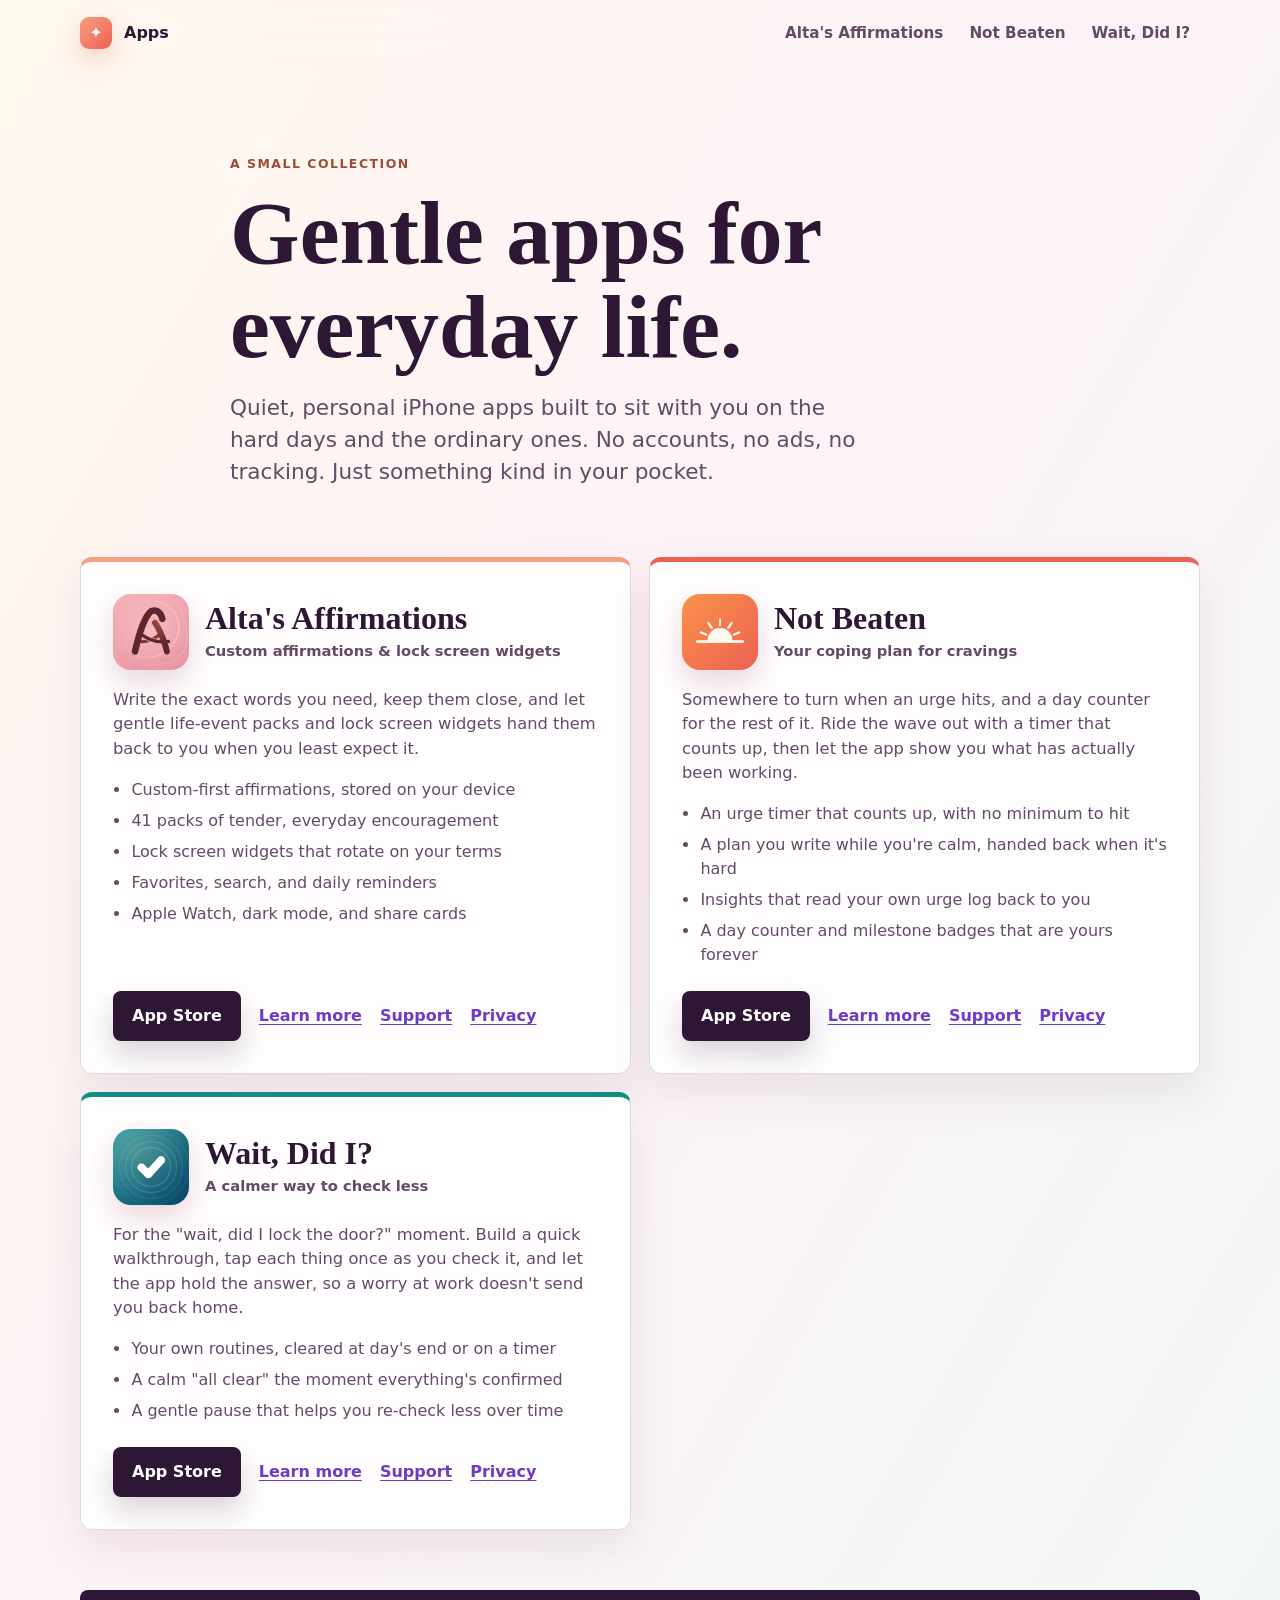
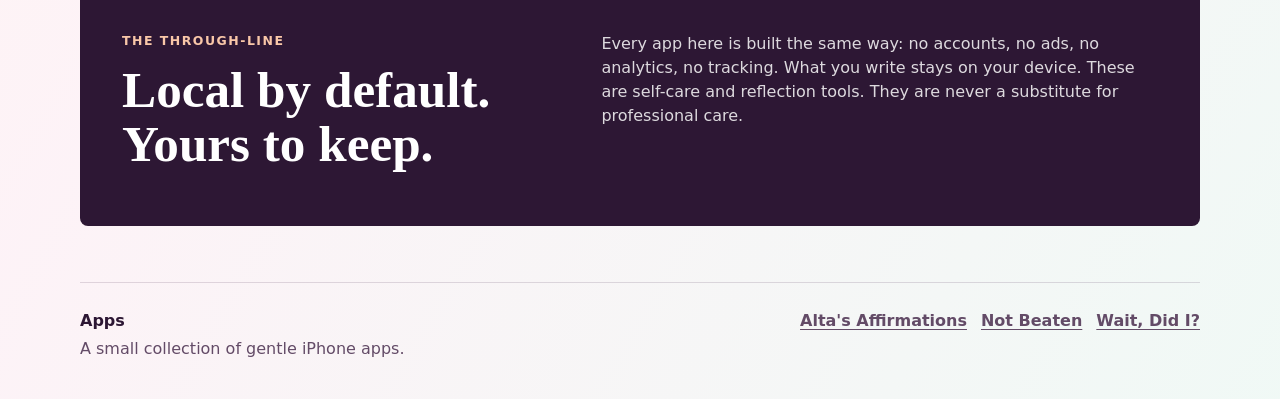
==== commit 8385e98b: "Alta's 2.7 is live: 41 affirmation packs" ====
--- a/index.html
+++ b/index.html
@@ -62,7 +62,7 @@
           </p>
           <ul class="app-card-points">
             <li>Custom-first affirmations, stored on your device</li>
-            <li>40 packs of tender, everyday encouragement</li>
+            <li>41 packs of tender, everyday encouragement</li>
             <li>Lock screen widgets that rotate on your terms</li>
             <li>Favorites, search, and daily reminders</li>
             <li>Apple Watch, dark mode, and share cards</li>
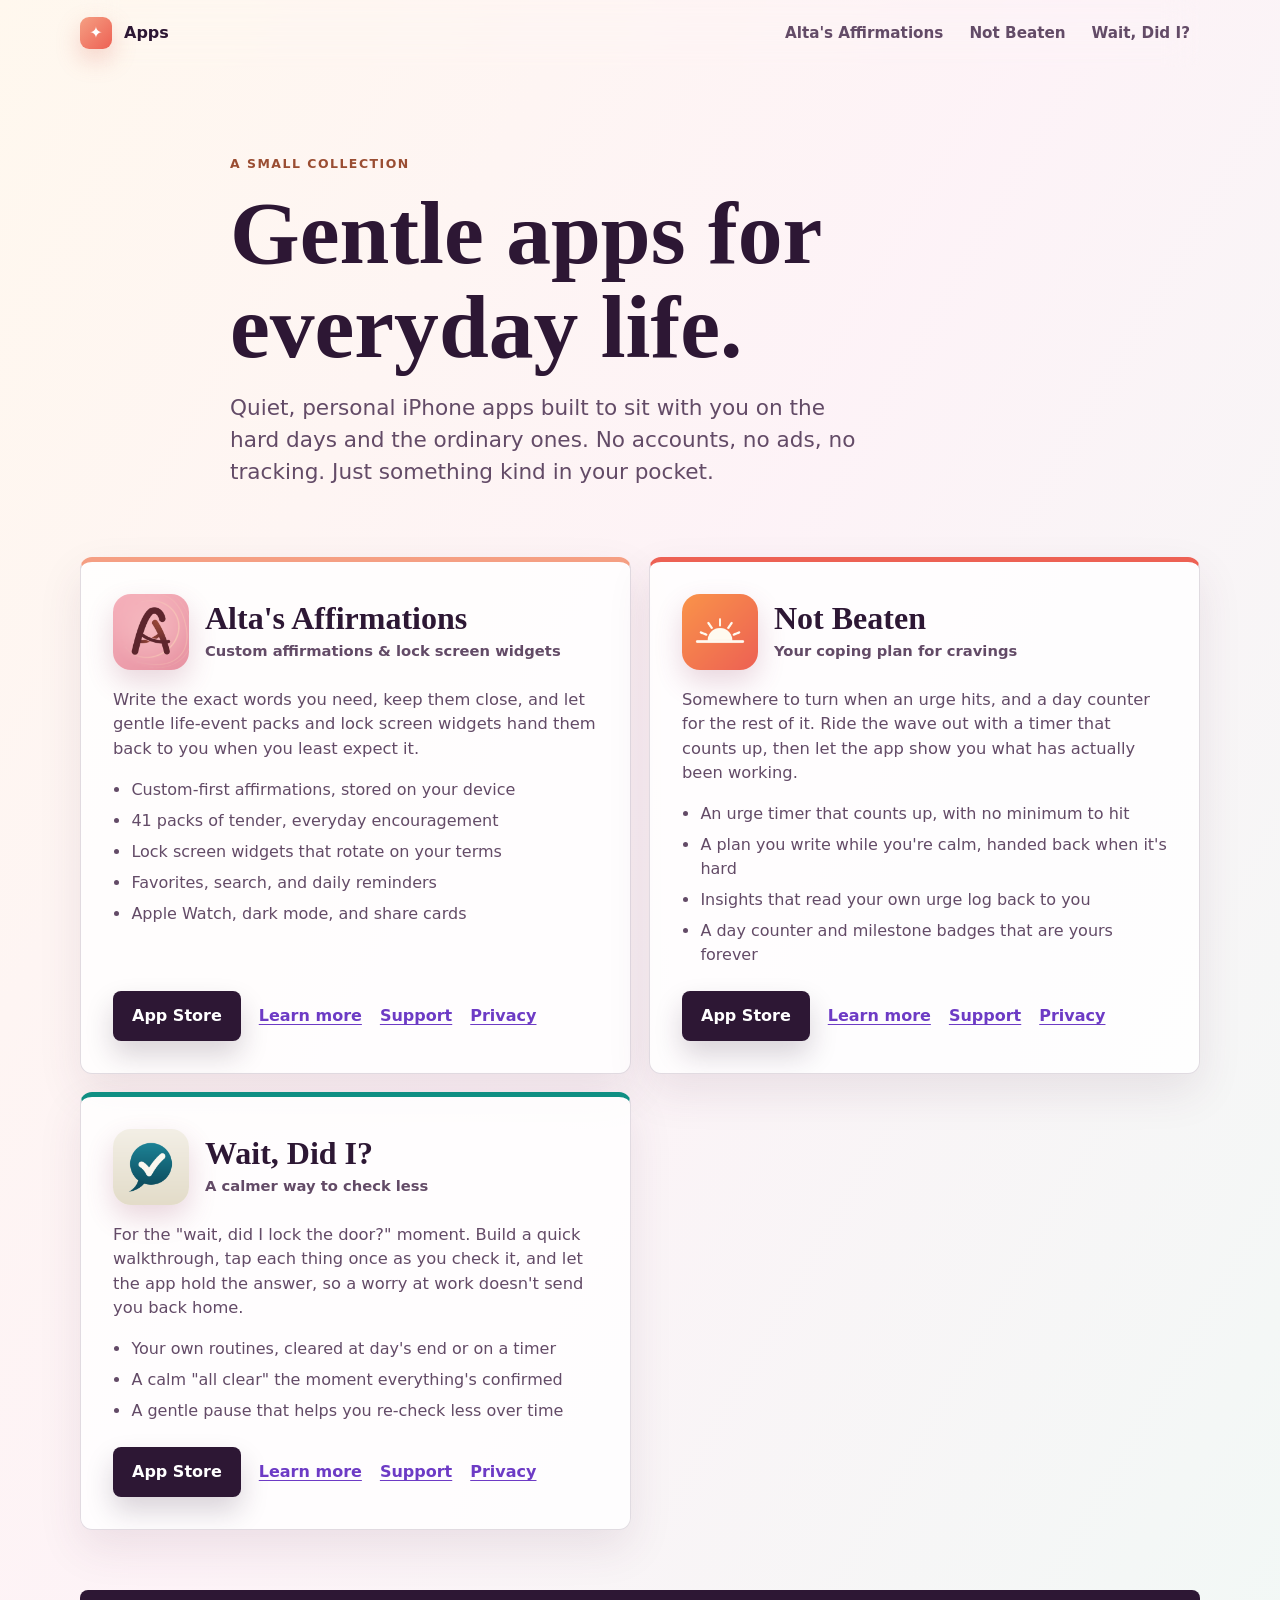
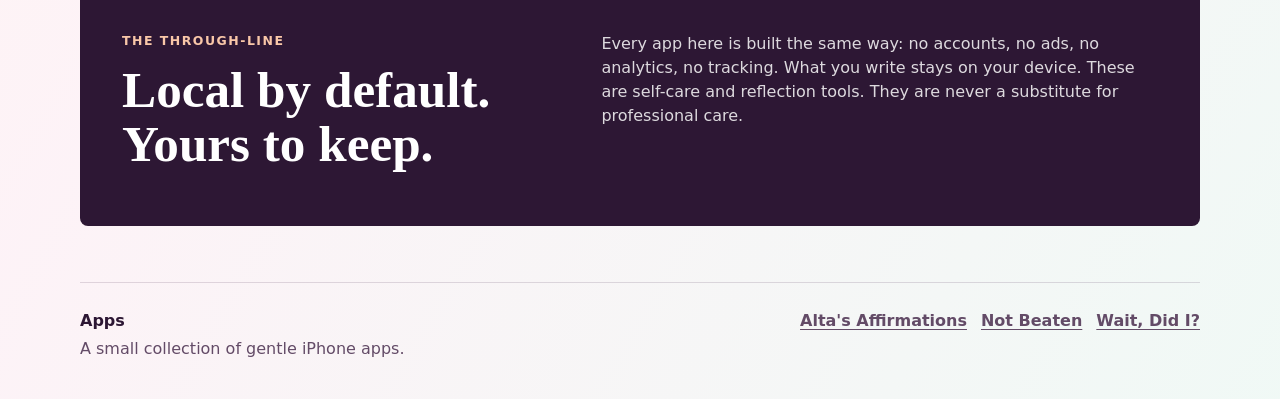
==== commit b09d5775: "Not Beaten: reading cards on the app page and Keep reading on every article" ====
--- a/index.html
+++ b/index.html
@@ -21,7 +21,7 @@
     <link rel="icon" href="assets/app-icon.png">
     <link rel="apple-touch-icon" href="assets/app-icon.png">
     <link rel="manifest" href="site.webmanifest">
-    <link rel="stylesheet" href="styles.css?v=studio-2">
+    <link rel="stylesheet" href="styles.css?v=studio-3">
   </head>
   <body>
     <a class="skip-link" href="#main">Skip to content</a>
--- a/styles.css
+++ b/styles.css
@@ -1213,3 +1213,72 @@
     flex-direction: column;
   }
 }
+
+/* ---- Reading cards (2026-11-03): the Not Beaten articles as previews ----
+   The app page shows all four in a 2x2 grid right after "What it does"; each
+   article ends with the other three under "Keep reading", after its download box.
+   One column on a phone, where most of this site is read. */
+.reading-grid {
+  display: grid;
+  grid-template-columns: repeat(2, minmax(0, 1fr));
+  gap: 14px;
+}
+
+.reading-grid--three {
+  grid-template-columns: repeat(3, minmax(0, 1fr));
+}
+
+.reading-card {
+  display: flex;
+  flex-direction: column;
+  border: 1px solid var(--line);
+  border-radius: 8px;
+  padding: 22px;
+  background: rgba(255, 255, 255, 0.74);
+  color: inherit;
+  text-decoration: none;
+  transition: border-color 0.15s ease, transform 0.15s ease;
+}
+
+.reading-card .feature-mark {
+  margin-bottom: 20px;
+}
+
+.reading-card p {
+  margin-bottom: 12px;
+  color: var(--muted);
+}
+
+.reading-card .text-link {
+  min-height: 0;
+  margin-top: auto;
+}
+
+.reading-card:hover,
+.reading-card:focus-visible {
+  border-color: var(--coral);
+  transform: translateY(-2px);
+}
+
+@media (prefers-reduced-motion: reduce) {
+  .reading-card {
+    transition: none;
+  }
+
+  .reading-card:hover,
+  .reading-card:focus-visible {
+    transform: none;
+  }
+}
+
+@media (max-width: 880px) {
+  .reading-grid--three {
+    grid-template-columns: 1fr;
+  }
+}
+
+@media (max-width: 620px) {
+  .reading-grid {
+    grid-template-columns: 1fr;
+  }
+}
